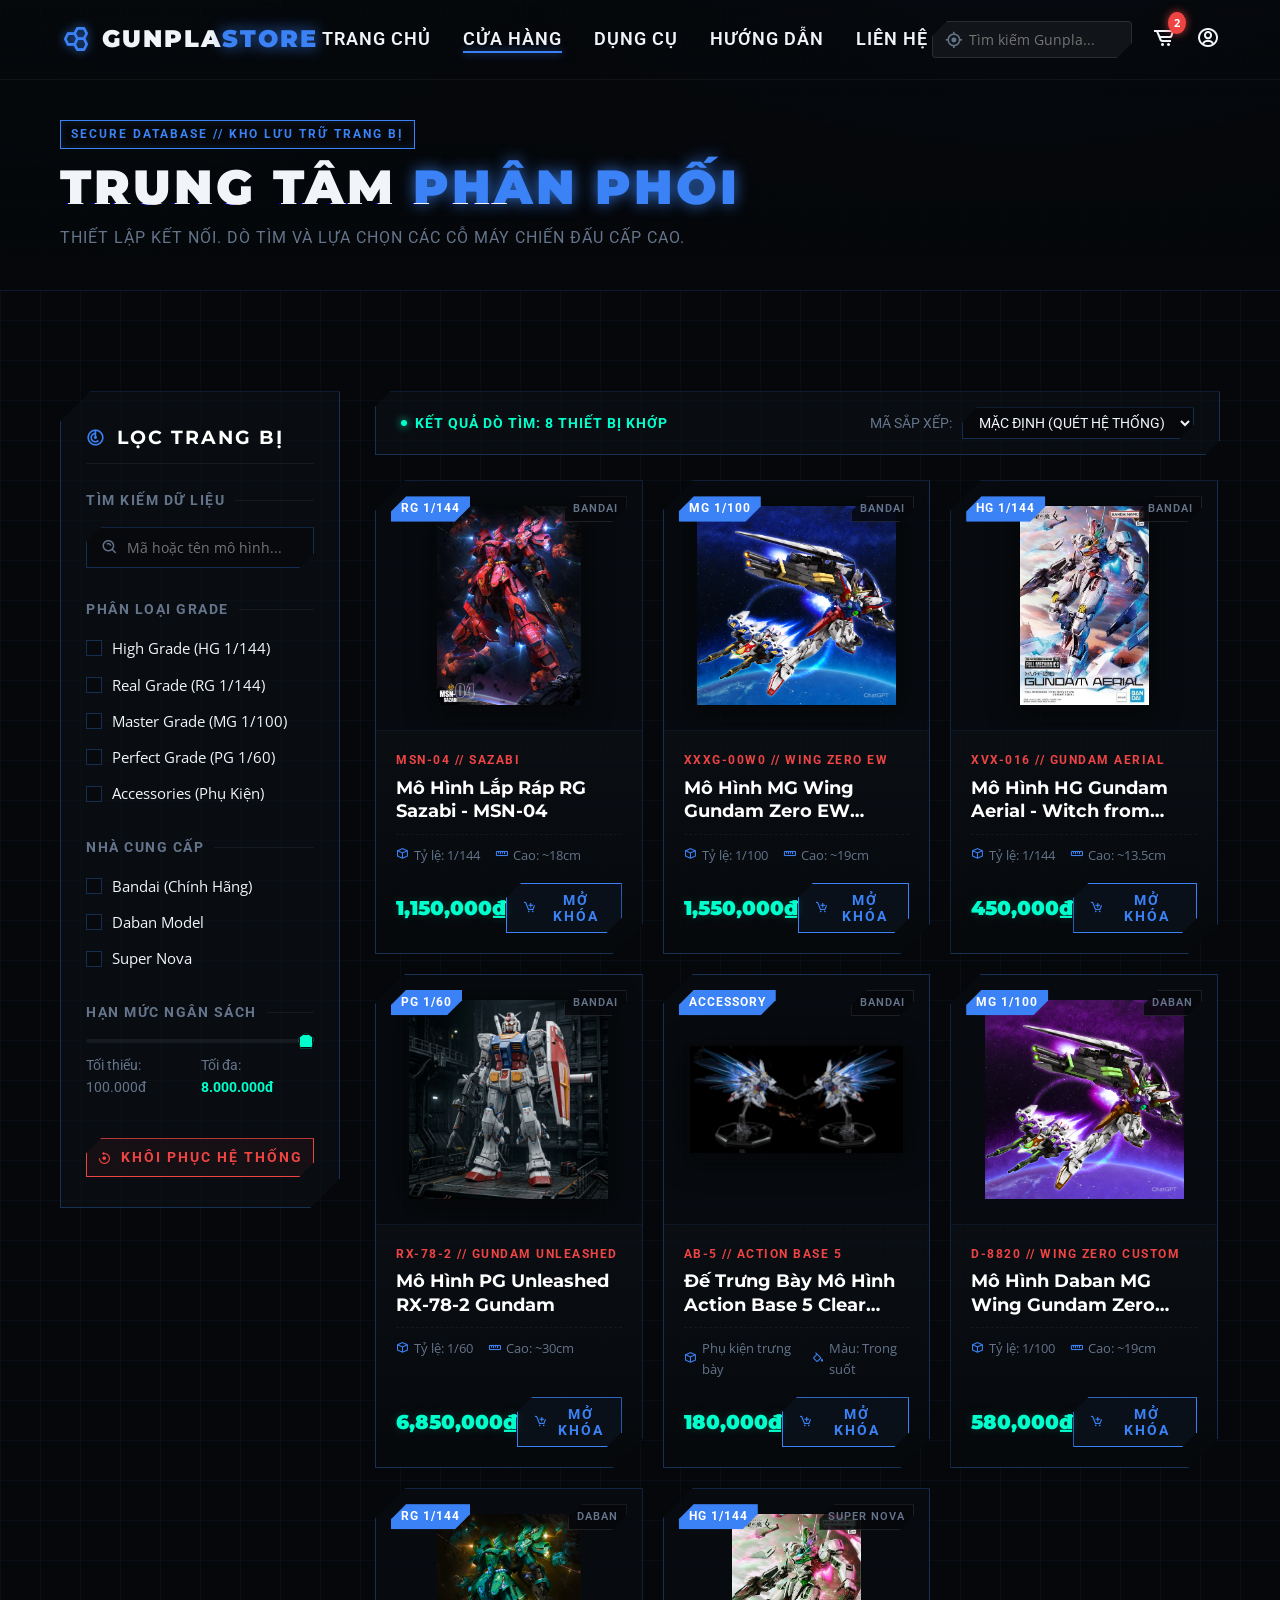
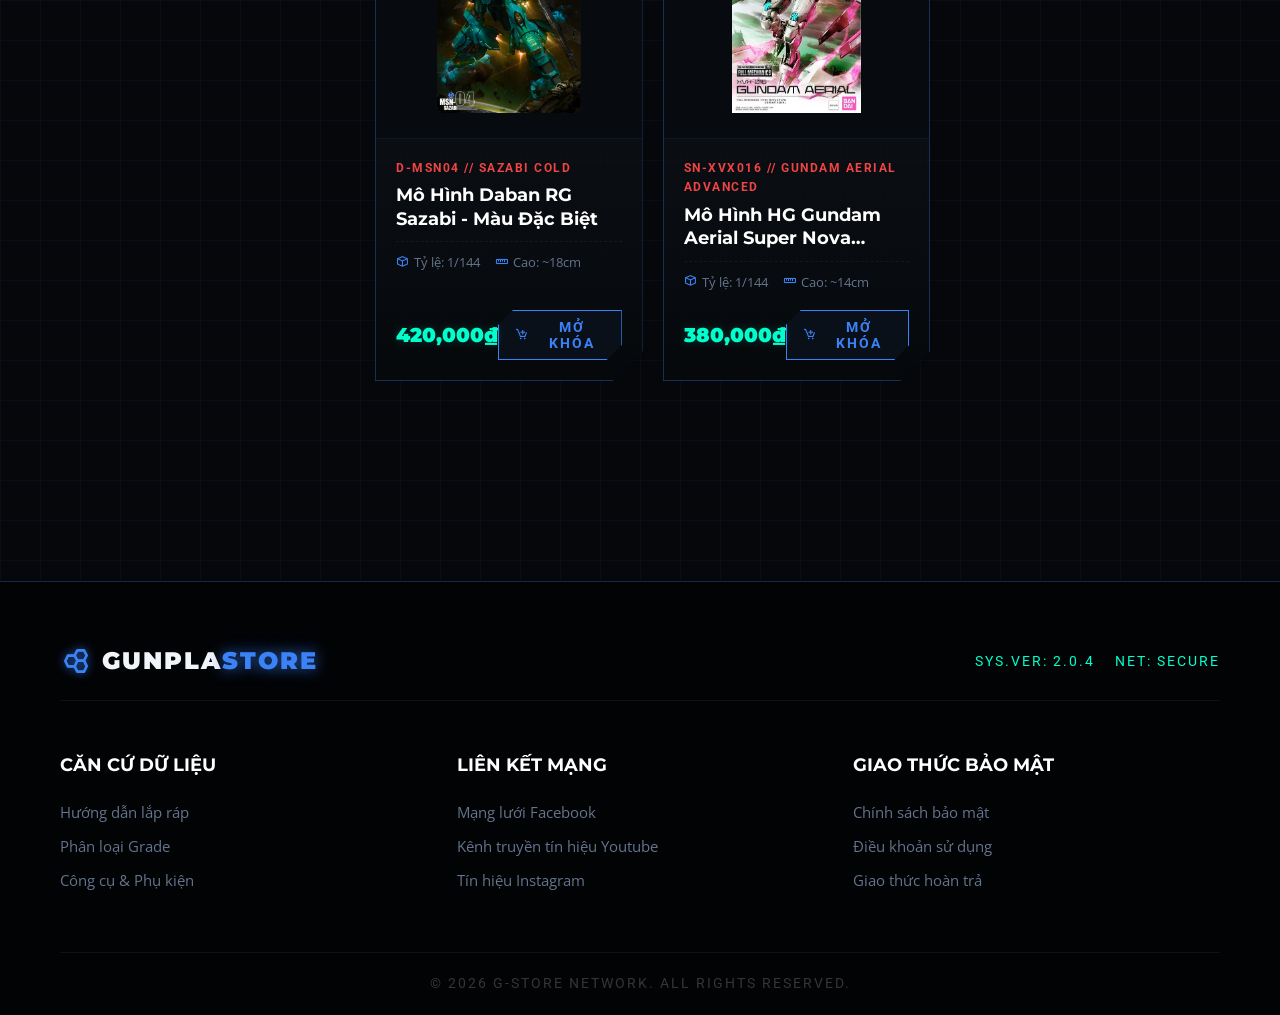
==== store.html @ 47654fe3 "int" ====
<!DOCTYPE html>
<html lang="vi">

<head>
    <meta charset="UTF-8">
    <meta name="viewport" content="width=device-width, initial-scale=1.0">
    <title>GUNPLA STORE // PHÒNG TRANG BỊ</title>

    <meta name="description"
        content="Hệ thống kho hàng mô hình Gunpla chính hãng HG, RG, MG, PG, phụ kiện chính hãng Bandai, Daban, Super Nova.">

    <!-- Google Fonts -->
    <link rel="preconnect" href="https://fonts.googleapis.com">
    <link rel="preconnect" href="https://fonts.gstatic.com" crossorigin>
    <link
        href="https://fonts.googleapis.com/css2?family=Montserrat:wght@400;500;700;900&family=Open+Sans:wght@300;400;500;600;700&family=Roboto:wght@400;500;700&display=swap"
        rel="stylesheet">

    <!-- Boxicons -->
    <link href='https://unpkg.com/boxicons@2.1.4/css/boxicons.min.css' rel='stylesheet'>

    <!-- Custom CSS -->
    <link rel="stylesheet" href="style.css">
</head>

<body>
    <!-- Navbar (Giữ nguyên từ index) -->
    <header class="header scrolled" id="header">
        <nav class="navbar container">
            <a href="index.html" class="logo">
                <i class='bx bx-hive'></i>
                <span class="logo-text">GUNPLA<span class="highlight">STORE</span></span>
            </a>

            <div class="nav-menu" id="nav-menu">
                <ul class="nav-list">
                    <li class="nav-item"><a href="index.html" class="nav-link">TRANG CHỦ</a></li>
                    <li class="nav-item"><a href="store.html" class="nav-link active">CỬA HÀNG</a></li>
                    <li class="nav-item"><a href="#tools" class="nav-link">DỤNG CỤ</a></li>
                    <li class="nav-item"><a href="#guide" class="nav-link">HƯỚNG DẪN</a></li>
                    <li class="nav-item"><a href="#contact" class="nav-link">LIÊN HỆ</a></li>
                </ul>
                <div class="nav-close" id="nav-close">
                    <i class='bx bx-x'></i>
                </div>
            </div>

            <div class="nav-tools">
                <div class="search-box">
                    <input type="text" placeholder="Tìm kiếm Gunpla..." class="search-input">
                    <i class='bx bx-target-lock search-icon'></i>
                </div>
                <a href="#" class="cart-icon">
                    <i class='bx bx-cart-alt'></i>
                    <span class="cart-count">2</span>
                </a>
                <a href="#" class="user-icon">
                    <i class='bx bx-user-circle'></i>
                </a>
                <div class="nav-toggle" id="nav-toggle">
                    <i class='bx bx-menu-alt-right'></i>
                </div>
            </div>
        </nav>
    </header>

    <!-- Main Content -->
    <main class="main">
        <!-- Store Banner Section -->
        <section class="store-hero">
            <div class="store-hero-bg"></div>
            <div class="container">
                <div class="tech-badge">SECURE DATABASE // KHO LƯU TRỮ TRANG BỊ</div>
                <h1 class="store-hero-title glitch" data-text="TRUNG TÂM PHÂN PHỐI">TRUNG TÂM <span class="highlight">PHÂN PHỐI</span></h1>
                <p class="store-hero-subtitle">Thiết lập kết nối. Dò tìm và lựa chọn các cỗ máy chiến đấu cấp cao.</p>
            </div>
        </section>

        <!-- Two Column Grid Section -->
        <section class="store-section section">
            <div class="container store-container">
                
                <!-- Left Sidebar Column (CSS Grid Left Column) -->
                <aside class="store-sidebar">
                    <h2 class="sidebar-title">
                        <i class='bx bx-radar'></i> LỌC TRANG BỊ
                    </h2>

                    <!-- Search Filter -->
                    <div class="filter-group">
                        <h3 class="filter-group-title">TÌM KIẾM DỮ LIỆU</h3>
                        <div class="sidebar-search">
                            <input type="text" placeholder="Mã hoặc tên mô hình..." class="sidebar-search-input">
                            <i class='bx bx-search-alt sidebar-search-icon'></i>
                        </div>
                    </div>

                    <!-- Category Filter -->
                    <div class="filter-group">
                        <h3 class="filter-group-title">PHÂN LOẠI GRADE</h3>
                        <div class="filter-list">
                            <label class="filter-checkbox-label">
                                <input type="checkbox" class="filter-checkbox" data-filter="category" value="HG">
                                <span>High Grade (HG 1/144)</span>
                            </label>
                            <label class="filter-checkbox-label">
                                <input type="checkbox" class="filter-checkbox" data-filter="category" value="RG">
                                <span>Real Grade (RG 1/144)</span>
                            </label>
                            <label class="filter-checkbox-label">
                                <input type="checkbox" class="filter-checkbox" data-filter="category" value="MG">
                                <span>Master Grade (MG 1/100)</span>
                            </label>
                            <label class="filter-checkbox-label">
                                <input type="checkbox" class="filter-checkbox" data-filter="category" value="PG">
                                <span>Perfect Grade (PG 1/60)</span>
                            </label>
                            <label class="filter-checkbox-label">
                                <input type="checkbox" class="filter-checkbox" data-filter="category" value="Phụ Kiện">
                                <span>Accessories (Phụ Kiện)</span>
                            </label>
                        </div>
                    </div>

                    <!-- Manufacturer Filter -->
                    <div class="filter-group">
                        <h3 class="filter-group-title">NHÀ CUNG CẤP</h3>
                        <div class="filter-list">
                            <label class="filter-checkbox-label">
                                <input type="checkbox" class="filter-checkbox" data-filter="manufacturer" value="Bandai">
                                <span>Bandai (Chính Hãng)</span>
                            </label>
                            <label class="filter-checkbox-label">
                                <input type="checkbox" class="filter-checkbox" data-filter="manufacturer" value="Daban">
                                <span>Daban Model</span>
                            </label>
                            <label class="filter-checkbox-label">
                                <input type="checkbox" class="filter-checkbox" data-filter="manufacturer" value="Super Nova">
                                <span>Super Nova</span>
                            </label>
                        </div>
                    </div>

                    <!-- Price Filter -->
                    <div class="filter-group">
                        <h3 class="filter-group-title">HẠN MỨC NGÂN SÁCH</h3>
                        <div class="price-range-wrapper">
                            <input type="range" class="price-slider" min="100000" max="8000000" step="50000" value="8000000">
                            <div class="price-values">
                                <span>Tối thiểu: 100.000đ</span>
                                <span>Tối đa: <span class="price-max-val">8.000.000đ</span></span>
                            </div>
                        </div>
                    </div>

                    <!-- Reset Filters Button -->
                    <button class="btn btn-reset-filters">
                        <i class='bx bx-reset'></i> KHÔI PHỤC HỆ THỐNG
                    </button>
                </aside>

                <!-- Right Products Column (CSS Grid Right Column) -->
                <section class="store-products">
                    
                    <!-- Products Toolbar -->
                    <div class="products-toolbar">
                        <div class="system-matches">
                            <span class="system-matches-dot"></span>
                            <span>KẾT QUẢ DÒ TÌM: <span class="matches-count">8</span> THIẾT BỊ KHỚP</span>
                        </div>
                        <div class="sort-wrapper">
                            <span>MÃ SẮP XẾP:</span>
                            <select class="sort-select">
                                <option value="default">MẶC ĐỊNH (QUÉT HỆ THỐNG)</option>
                                <option value="price-asc">GIÁ TĂNG DẦN</option>
                                <option value="price-desc">GIÁ GIẢM DẦN</option>
                                <option value="alpha-asc">KÝ TỰ A - Z</option>
                                <option value="alpha-desc">KÝ TỰ Z - A</option>
                            </select>
                        </div>
                    </div>

                    <!-- Products Flexbox List -->
                    <div class="products-flex">
                        
                        <!-- Product Card 1 -->
                        <div class="product-card" data-category="RG" data-manufacturer="Bandai" data-price="1150000">
                            <div class="product-scanner"></div>
                            <div class="product-img-wrapper">
                                <span class="product-badge">RG 1/144</span>
                                <span class="product-manufacturer-badge">BANDAI</span>
                                <img src="assets/images/RG/Sazabi.png" alt="RG Sazabi" class="product-img">
                            </div>
                            <div class="product-info">
                                <span class="product-tech-id">MSN-04 // SAZABI</span>
                                <h3 class="product-name">Mô Hình Lắp Ráp RG Sazabi - MSN-04</h3>
                                <div class="product-specs">
                                    <div class="spec-item"><i class='bx bx-cube'></i> Tỷ lệ: 1/144</div>
                                    <div class="spec-item"><i class='bx bx-ruler'></i> Cao: ~18cm</div>
                                </div>
                                <div class="product-action-row">
                                    <span class="product-price">1,150,000₫</span>
                                    <button class="btn product-btn"><i class='bx bx-cart-add'></i> MỞ KHÓA</button>
                                </div>
                            </div>
                        </div>

                        <!-- Product Card 2 -->
                        <div class="product-card" data-category="MG" data-manufacturer="Bandai" data-price="1550000">
                            <div class="product-scanner"></div>
                            <div class="product-img-wrapper">
                                <span class="product-badge">MG 1/100</span>
                                <span class="product-manufacturer-badge">BANDAI</span>
                                <img src="assets/images/MG/WingZero.png" alt="MG Wing Zero EW" class="product-img">
                            </div>
                            <div class="product-info">
                                <span class="product-tech-id">XXXG-00W0 // WING ZERO EW</span>
                                <h3 class="product-name">Mô Hình MG Wing Gundam Zero EW (Ver.Ka)</h3>
                                <div class="product-specs">
                                    <div class="spec-item"><i class='bx bx-cube'></i> Tỷ lệ: 1/100</div>
                                    <div class="spec-item"><i class='bx bx-ruler'></i> Cao: ~19cm</div>
                                </div>
                                <div class="product-action-row">
                                    <span class="product-price">1,550,000₫</span>
                                    <button class="btn product-btn"><i class='bx bx-cart-add'></i> MỞ KHÓA</button>
                                </div>
                            </div>
                        </div>

                        <!-- Product Card 3 -->
                        <div class="product-card" data-category="HG" data-manufacturer="Bandai" data-price="450000">
                            <div class="product-scanner"></div>
                            <div class="product-img-wrapper">
                                <span class="product-badge">HG 1/144</span>
                                <span class="product-manufacturer-badge">BANDAI</span>
                                <img src="assets/images/HG/Aerial.png" alt="HG Aerial" class="product-img">
                            </div>
                            <div class="product-info">
                                <span class="product-tech-id">XVX-016 // GUNDAM AERIAL</span>
                                <h3 class="product-name">Mô Hình HG Gundam Aerial - Witch from Mercury</h3>
                                <div class="product-specs">
                                    <div class="spec-item"><i class='bx bx-cube'></i> Tỷ lệ: 1/144</div>
                                    <div class="spec-item"><i class='bx bx-ruler'></i> Cao: ~13.5cm</div>
                                </div>
                                <div class="product-action-row">
                                    <span class="product-price">450,000₫</span>
                                    <button class="btn product-btn"><i class='bx bx-cart-add'></i> MỞ KHÓA</button>
                                </div>
                            </div>
                        </div>

                        <!-- Product Card 4 -->
                        <div class="product-card" data-category="PG" data-manufacturer="Bandai" data-price="6850000">
                            <div class="product-scanner"></div>
                            <div class="product-img-wrapper">
                                <span class="product-badge">PG 1/60</span>
                                <span class="product-manufacturer-badge">BANDAI</span>
                                <img src="assets/images/PG/pg_unleashed.png" alt="PG Unleashed RX-78-2" class="product-img">
                            </div>
                            <div class="product-info">
                                <span class="product-tech-id">RX-78-2 // GUNDAM UNLEASHED</span>
                                <h3 class="product-name">Mô Hình PG Unleashed RX-78-2 Gundam</h3>
                                <div class="product-specs">
                                    <div class="spec-item"><i class='bx bx-cube'></i> Tỷ lệ: 1/60</div>
                                    <div class="spec-item"><i class='bx bx-ruler'></i> Cao: ~30cm</div>
                                </div>
                                <div class="product-action-row">
                                    <span class="product-price">6,850,000₫</span>
                                    <button class="btn product-btn"><i class='bx bx-cart-add'></i> MỞ KHÓA</button>
                                </div>
                            </div>
                        </div>

                        <!-- Product Card 5 -->
                        <div class="product-card" data-category="Phụ Kiện" data-manufacturer="Bandai" data-price="180000">
                            <div class="product-scanner"></div>
                            <div class="product-img-wrapper">
                                <span class="product-badge">ACCESSORY</span>
                                <span class="product-manufacturer-badge">BANDAI</span>
                                <img src="assets/images/PhuKien/ActionBase.png" alt="Action Base 5" class="product-img">
                            </div>
                            <div class="product-info">
                                <span class="product-tech-id">AB-5 // ACTION BASE 5</span>
                                <h3 class="product-name">Đế Trưng Bày Mô Hình Action Base 5 Clear Color</h3>
                                <div class="product-specs">
                                    <div class="spec-item"><i class='bx bx-cube'></i> Phụ kiện trưng bày</div>
                                    <div class="spec-item"><i class='bx bx-color-fill'></i> Màu: Trong suốt</div>
                                </div>
                                <div class="product-action-row">
                                    <span class="product-price">180,000₫</span>
                                    <button class="btn product-btn"><i class='bx bx-cart-add'></i> MỞ KHÓA</button>
                                </div>
                            </div>
                        </div>

                        <!-- Product Card 6 -->
                        <div class="product-card" data-category="MG" data-manufacturer="Daban" data-price="580000">
                            <div class="product-scanner"></div>
                            <div class="product-img-wrapper">
                                <span class="product-badge">MG 1/100</span>
                                <span class="product-manufacturer-badge">DABAN</span>
                                <img src="assets/images/MG/WingZero.png" alt="Daban MG Wing Zero" class="product-img" style="filter: hue-rotate(45deg);">
                            </div>
                            <div class="product-info">
                                <span class="product-tech-id">D-8820 // WING ZERO CUSTOM</span>
                                <h3 class="product-name">Mô Hình Daban MG Wing Gundam Zero Custom (8820)</h3>
                                <div class="product-specs">
                                    <div class="spec-item"><i class='bx bx-cube'></i> Tỷ lệ: 1/100</div>
                                    <div class="spec-item"><i class='bx bx-ruler'></i> Cao: ~19cm</div>
                                </div>
                                <div class="product-action-row">
                                    <span class="product-price">580,000₫</span>
                                    <button class="btn product-btn"><i class='bx bx-cart-add'></i> MỞ KHÓA</button>
                                </div>
                            </div>
                        </div>

                        <!-- Product Card 7 -->
                        <div class="product-card" data-category="RG" data-manufacturer="Daban" data-price="420000">
                            <div class="product-scanner"></div>
                            <div class="product-img-wrapper">
                                <span class="product-badge">RG 1/144</span>
                                <span class="product-manufacturer-badge">DABAN</span>
                                <img src="assets/images/RG/Sazabi.png" alt="Daban RG Sazabi" class="product-img" style="filter: hue-rotate(180deg);">
                            </div>
                            <div class="product-info">
                                <span class="product-tech-id">D-MSN04 // SAZABI COLD</span>
                                <h3 class="product-name">Mô Hình Daban RG Sazabi - Màu Đặc Biệt</h3>
                                <div class="product-specs">
                                    <div class="spec-item"><i class='bx bx-cube'></i> Tỷ lệ: 1/144</div>
                                    <div class="spec-item"><i class='bx bx-ruler'></i> Cao: ~18cm</div>
                                </div>
                                <div class="product-action-row">
                                    <span class="product-price">420,000₫</span>
                                    <button class="btn product-btn"><i class='bx bx-cart-add'></i> MỞ KHÓA</button>
                                </div>
                            </div>
                        </div>

                        <!-- Product Card 8 -->
                        <div class="product-card" data-category="HG" data-manufacturer="Super Nova" data-price="380000">
                            <div class="product-scanner"></div>
                            <div class="product-img-wrapper">
                                <span class="product-badge">HG 1/144</span>
                                <span class="product-manufacturer-badge">SUPER NOVA</span>
                                <img src="assets/images/HG/Aerial.png" alt="Super Nova Aerial" class="product-img" style="filter: hue-rotate(120deg);">
                            </div>
                            <div class="product-info">
                                <span class="product-tech-id">SN-XVX016 // GUNDAM AERIAL ADVANCED</span>
                                <h3 class="product-name">Mô Hình HG Gundam Aerial Super Nova Custom</h3>
                                <div class="product-specs">
                                    <div class="spec-item"><i class='bx bx-cube'></i> Tỷ lệ: 1/144</div>
                                    <div class="spec-item"><i class='bx bx-ruler'></i> Cao: ~14cm</div>
                                </div>
                                <div class="product-action-row">
                                    <span class="product-price">380,000₫</span>
                                    <button class="btn product-btn"><i class='bx bx-cart-add'></i> MỞ KHÓA</button>
                                </div>
                            </div>
                        </div>

                    </div>
                </section>

            </div>
        </section>
    </main>

    <!-- Footer (Giữ nguyên từ index) -->
    <footer class="footer-minimal">
        <div class="container">
            <div class="footer-top">
                <a href="#" class="logo">
                    <i class='bx bx-hive'></i>
                    <span class="logo-text">GUNPLA<span class="highlight">STORE</span></span>
                </a>
                <div class="sys-info">
                    <span>SYS.VER: 2.0.4</span>
                    <span>NET: SECURE</span>
                </div>
            </div>

            <div class="footer-grid">
                <div class="f-col">
                    <h4>CĂN CỨ DỮ LIỆU</h4>
                    <a href="#">Hướng dẫn lắp ráp</a>
                    <a href="#">Phân loại Grade</a>
                    <a href="#">Công cụ & Phụ kiện</a>
                </div>
                <div class="f-col">
                    <h4>LIÊN KẾT MẠNG</h4>
                    <a href="#">Mạng lưới Facebook</a>
                    <a href="#">Kênh truyền tín hiệu Youtube</a>
                    <a href="#">Tín hiệu Instagram</a>
                </div>
                <div class="f-col">
                    <h4>GIAO THỨC BẢO MẬT</h4>
                    <a href="#">Chính sách bảo mật</a>
                    <a href="#">Điều khoản sử dụng</a>
                    <a href="#">Giao thức hoàn trả</a>
                </div>
            </div>

            <div class="footer-bottom">
                <p>&copy; 2026 G-STORE NETWORK. ALL RIGHTS RESERVED.</p>
            </div>
        </div>
    </footer>

    <!-- Custom JS -->
    <script src="script.js"></script>
</body>

</html>
---- style.css ----
/* =========================================
   VARIABLES & SETUP
   ========================================= */
:root {
    --bg-color: #05070a;
    --bg-surface: rgba(13, 17, 23, 0.6);
    --bg-surface-hover: rgba(22, 27, 34, 0.8);

    --primary-color: #3b82f6;
    --primary-glow: rgba(59, 130, 246, 0.8);

    --secondary-color: #ef4444;
    --secondary-glow: rgba(239, 68, 68, 0.8);

    --neon-green: #00ffcc;

    --text-main: #f1f5f9;
    --text-muted: #64748b;

    --border-color: rgba(59, 130, 246, 0.3);

    --font-heading: 'Montserrat', sans-serif;
    --font-subheading: 'Roboto', sans-serif;
    --font-body: 'Open Sans', sans-serif;

    --header-height: 80px;
    --transition: all 0.4s cubic-bezier(0.16, 1, 0.3, 1);

    /* Complex Clip Paths */
    --clip-btn: polygon(15px 0, 100% 0, 100% calc(100% - 15px), calc(100% - 15px) 100%, 0 100%, 0 15px);
    --clip-card: polygon(30px 0, 100% 0, 100% calc(100% - 30px), calc(100% - 30px) 100%, 0 100%, 0 30px);
}

* {
    margin: 0;
    padding: 0;
    box-sizing: border-box;
}

html {
    scroll-behavior: smooth;
}

body {
    font-family: var(--font-body);
    background-color: var(--bg-color);
    color: var(--text-main);
    line-height: 1.6;
    overflow-x: hidden;
    background-image:
        linear-gradient(rgba(59, 130, 246, 0.05) 1px, transparent 1px),
        linear-gradient(90deg, rgba(59, 130, 246, 0.05) 1px, transparent 1px);
    background-size: 40px 40px;
}

ul {
    list-style: none;
}

a {
    text-decoration: none;
    color: inherit;
    transition: var(--transition);
}

img {
    max-width: 100%;
    height: auto;
    display: block;
}

.container {
    max-width: 1200px;
    margin: 0 auto;
    padding: 0 20px;
}

.section {
    padding: 100px 0;
}

.highlight {
    color: var(--primary-color);
    text-shadow: 0 0 15px var(--primary-glow);
}

/* =========================================
   BUTTONS
   ========================================= */
.btn {
    display: inline-flex;
    align-items: center;
    justify-content: center;
    gap: 8px;
    padding: 12px 30px;
    font-family: var(--font-subheading);
    font-weight: 700;
    font-size: 1.1rem;
    letter-spacing: 2px;
    cursor: pointer;
    transition: var(--transition);
    border: none;
    position: relative;
    clip-path: var(--clip-btn);
    text-transform: uppercase;
    background: transparent;
    color: var(--primary-color);
    border: 1px solid var(--primary-color);
}

.btn-primary {
    background: rgba(59, 130, 246, 0.1);
    border: 1px solid var(--primary-color);
    color: #fff;
}

.btn-primary:hover {
    background: var(--primary-color);
    box-shadow: 0 0 20px var(--primary-glow);
    color: #fff;
}

.btn-glitch:hover {
    animation: btn-glitch 0.2s linear infinite;
}

@keyframes btn-glitch {
    0% {
        transform: translate(0)
    }

    20% {
        transform: translate(-2px, 2px)
    }

    40% {
        transform: translate(-2px, -2px)
    }

    60% {
        transform: translate(2px, 2px)
    }

    80% {
        transform: translate(2px, -2px)
    }

    100% {
        transform: translate(0)
    }
}

/* =========================================
   HEADER & NAVBAR (Retained)
   ========================================= */
.header {
    position: fixed;
    top: 0;
    left: 0;
    width: 100%;
    height: var(--header-height);
    z-index: 100;
    transition: var(--transition);
    border-bottom: 1px solid rgba(255, 255, 255, 0.05);
}

.header.scrolled {
    background: rgba(5, 7, 10, 0.85);
    backdrop-filter: blur(15px);
    border-bottom: 1px solid var(--border-color);
}

.navbar {
    height: 100%;
    display: flex;
    justify-content: space-between;
    align-items: center;
}

.logo {
    display: flex;
    align-items: center;
    gap: 8px;
    font-family: var(--font-heading);
    font-size: 1.5rem;
    font-weight: 900;
    letter-spacing: 2px;
}

.logo i {
    font-size: 2rem;
    color: var(--primary-color);
    text-shadow: 0 0 10px var(--primary-glow);
}

.nav-list {
    display: flex;
    gap: 32px;
}

.nav-link {
    font-family: var(--font-subheading);
    font-weight: 600;
    font-size: 1.1rem;
    letter-spacing: 1px;
    position: relative;
}

.nav-link::after {
    content: '';
    position: absolute;
    bottom: -4px;
    left: 0;
    width: 0;
    height: 2px;
    background-color: var(--primary-color);
    box-shadow: 0 0 8px var(--primary-glow);
    transition: var(--transition);
}

.nav-link:hover::after,
.nav-link.active::after {
    width: 100%;
}

.nav-tools {
    display: flex;
    align-items: center;
    gap: 20px;
}

.search-box {
    position: relative;
    display: flex;
    align-items: center;
}

.search-input {
    background: rgba(255, 255, 255, 0.05);
    border: 1px solid rgba(255, 255, 255, 0.1);
    color: var(--text-main);
    padding: 8px 16px 8px 36px;
    border-radius: 4px;
    font-family: var(--font-body);
    font-size: 0.9rem;
    width: 200px;
    transition: var(--transition);
    clip-path: var(--clip-btn);
}

.search-input:focus {
    outline: none;
    border-color: var(--primary-color);
    background: rgba(59, 130, 246, 0.1);
    width: 240px;
}

.search-icon {
    position: absolute;
    left: 12px;
    color: var(--text-muted);
    font-size: 1.2rem;
}

.search-input:focus+.search-icon {
    color: var(--primary-color);
}

.cart-icon,
.user-icon {
    font-size: 1.5rem;
    position: relative;
    cursor: pointer;
}

.cart-icon:hover,
.user-icon:hover {
    color: var(--primary-color);
    text-shadow: 0 0 8px var(--primary-glow);
}

.cart-count {
    position: absolute;
    top: -8px;
    right: -10px;
    background-color: var(--secondary-color);
    color: #fff;
    font-size: 0.7rem;
    font-weight: 700;
    padding: 2px 6px;
    border-radius: 50%;
    box-shadow: 0 0 8px var(--secondary-glow);
}

.nav-toggle,
.nav-close {
    display: none;
    font-size: 2rem;
    cursor: pointer;
}

/* =========================================
   NEW HERO SECTION (VIDEO & CUBES)
   ========================================= */
.hero {
    position: relative;
    min-height: 100vh;
    display: flex;
    align-items: center;
    justify-content: center;
    overflow: hidden;
    padding-top: var(--header-height);
}

.hero-bg {
    position: absolute;
    top: 0;
    left: 0;
    width: 100%;
    height: 100%;
    z-index: -2;
}

.hero-video {
    width: 100%;
    height: 100%;
    object-fit: cover;
    filter: grayscale(30%) contrast(120%);
}

.overlay {
    position: absolute;
    top: 0;
    left: 0;
    width: 100%;
    height: 100%;
    background: linear-gradient(135deg, rgba(5, 7, 10, 0.9) 0%, rgba(5, 7, 10, 0.5) 50%, rgba(5, 7, 10, 0.9) 100%);
    z-index: 1;
}

/* 3D Floating Cubes */
.cubes-container {
    position: absolute;
    top: 0;
    left: 0;
    width: 100%;
    height: 100%;
    z-index: 2;
    pointer-events: none;
    perspective: 1000px;
}

.cube {
    position: absolute;
    width: 60px;
    height: 60px;
    transform-style: preserve-3d;
    animation: floatCube 10s infinite linear;
    transition: transform 0.1s ease-out;
    /* For mouse parallax */
}

.cube-inner {
    width: 100%;
    height: 100%;
    border: 2px solid var(--primary-color);
    background: rgba(59, 130, 246, 0.1);
    box-shadow: 0 0 20px var(--primary-glow), inset 0 0 20px var(--primary-glow);
    animation: rotateInner 5s infinite linear;
}

.cube-1 {
    top: 20%;
    left: 15%;
    width: 80px;
    height: 80px;
    animation-duration: 15s;
}

.cube-2 {
    top: 60%;
    left: 10%;
    width: 40px;
    height: 40px;
    animation-duration: 12s;
    animation-direction: reverse;
}

.cube-3 {
    top: 30%;
    right: 20%;
    width: 60px;
    height: 60px;
    animation-duration: 18s;
}

.cube-4 {
    top: 70%;
    right: 15%;
    width: 50px;
    height: 50px;
    animation-duration: 14s;
}

.cube-5 {
    top: 10%;
    right: 40%;
    width: 30px;
    height: 30px;
    animation-duration: 10s;
}

@keyframes rotateInner {
    0% {
        transform: rotateX(0) rotateY(0) rotateZ(0);
    }

    100% {
        transform: rotateX(360deg) rotateY(360deg) rotateZ(360deg);
    }
}

@keyframes floatCube {

    0%,
    100% {
        margin-top: 0;
    }

    50% {
        margin-top: -30px;
    }
}

.hero-content {
    position: relative;
    z-index: 3;
    text-align: center;
    max-width: 800px;
}

.system-status {
    display: inline-flex;
    align-items: center;
    gap: 8px;
    font-family: var(--font-subheading);
    font-weight: 700;
    color: var(--neon-green);
    letter-spacing: 3px;
    margin-bottom: 20px;
    background: rgba(0, 255, 204, 0.1);
    padding: 6px 16px;
    border: 1px solid rgba(0, 255, 204, 0.3);
    clip-path: var(--clip-btn);
}

.status-dot {
    width: 8px;
    height: 8px;
    background-color: var(--neon-green);
    border-radius: 50%;
    box-shadow: 0 0 10px var(--neon-green);
    animation: blink 1s infinite;
}

@keyframes blink {
    50% {
        opacity: 0;
    }
}

.hero-title {
    font-family: var(--font-heading);
    font-size: 4.5rem;
    font-weight: 900;
    line-height: 1.1;
    margin-bottom: 24px;
    text-transform: uppercase;
    letter-spacing: 2px;
}

.hero-subtitle {
    font-size: 1.2rem;
    color: var(--text-muted);
    margin-bottom: 40px;
    max-width: 600px;
    margin-left: auto;
    margin-right: auto;
}

.hero-actions {
    display: flex;
    justify-content: center;
    gap: 20px;
}

/* Glitch Text Effect */
.glitch {
    position: relative;
}

.glitch::before,
.glitch::after {
    content: attr(data-text);
    position: absolute;
    top: 0;
    left: 0;
    width: 100%;
    height: 100%;
    background: transparent;
}

.glitch::before {
    left: 2px;
    text-shadow: -2px 0 red;
    clip: rect(44px, 450px, 56px, 0);
    animation: glitch-anim 5s infinite linear alternate-reverse;
}

.glitch::after {
    left: -2px;
    text-shadow: -2px 0 blue;
    clip: rect(44px, 450px, 56px, 0);
    animation: glitch-anim2 5s infinite linear alternate-reverse;
}

@keyframes glitch-anim {
    0% {
        clip: rect(10px, 9999px, 86px, 0);
    }

    5% {
        clip: rect(61px, 9999px, 21px, 0);
    }

    10% {
        clip: rect(34px, 9999px, 89px, 0);
    }

    15% {
        clip: rect(98px, 9999px, 5px, 0);
    }

    20% {
        clip: rect(0, 0, 0, 0);
    }

    100% {
        clip: rect(0, 0, 0, 0);
    }
}

@keyframes glitch-anim2 {
    0% {
        clip: rect(65px, 9999px, 100px, 0);
    }

    5% {
        clip: rect(52px, 9999px, 74px, 0);
    }

    10% {
        clip: rect(79px, 9999px, 85px, 0);
    }

    15% {
        clip: rect(75px, 9999px, 5px, 0);
    }

    20% {
        clip: rect(0, 0, 0, 0);
    }

    100% {
        clip: rect(0, 0, 0, 0);
    }
}

/* =========================================
   COMMON HEADERS
   ========================================= */
.section-header {
    margin-bottom: 50px;
}

.flex-header {
    display: flex;
    justify-content: space-between;
    align-items: flex-end;
}

.section-title {
    font-family: var(--font-heading);
    font-size: 2.5rem;
    letter-spacing: 2px;
    margin-bottom: 8px;
}

.section-subtitle {
    color: var(--text-muted);
    font-size: 1.1rem;
    font-family: var(--font-subheading);
    letter-spacing: 1px;
    text-transform: uppercase;
}

.view-all {
    font-family: var(--font-subheading);
    font-weight: 700;
    color: var(--primary-color);
    display: flex;
    align-items: center;
    gap: 5px;
}

.view-all:hover {
    color: #fff;
    text-shadow: 0 0 10px var(--primary-glow);
}

/* =========================================
   UNIVERSE SECTION (HORIZONTAL SCROLL)
   ========================================= */
.universe-track {
    display: flex;
    gap: 30px;
    overflow-x: auto;
    padding-bottom: 20px;
    scrollbar-width: none;
    /* Firefox */
}

.universe-track::-webkit-scrollbar {
    display: none;
}

/* Chrome */

.universe-card {
    min-width: 300px;
    height: 400px;
    position: relative;
    clip-path: var(--clip-card);
    background: var(--bg-surface);
    border: 1px solid var(--border-color);
    cursor: pointer;
    transition: var(--transition);
    overflow: hidden;
    flex-shrink: 0;
}

.uc-bg {
    position: absolute;
    top: 0;
    left: 0;
    width: 100%;
    height: 100%;
    z-index: 1;
}

.uc-bg img {
    width: 100%;
    height: 100%;
    object-fit: cover;
    filter: grayscale(80%) brightness(0.5);
    transition: var(--transition);
}

.universe-card:hover .uc-bg img {
    filter: grayscale(0%) brightness(0.8);
    transform: scale(1.1);
}

.uc-content {
    position: absolute;
    bottom: 0;
    left: 0;
    width: 100%;
    padding: 30px;
    z-index: 2;
    background: linear-gradient(transparent, rgba(5, 7, 10, 0.9) 80%);
}

.uc-content h3 {
    font-family: var(--font-heading);
    font-size: 2rem;
    margin-bottom: 5px;
    color: #fff;
}

.uc-content span {
    display: block;
    font-family: var(--font-subheading);
    color: var(--text-muted);
    font-weight: 600;
    letter-spacing: 1px;
    margin-bottom: 15px;
}

.uc-btn {
    display: inline-flex;
    width: 40px;
    height: 40px;
    background: rgba(59, 130, 246, 0.2);
    border: 1px solid var(--primary-color);
    align-items: center;
    justify-content: center;
    color: var(--primary-color);
    clip-path: var(--clip-btn);
    transition: var(--transition);
}

.universe-card:hover .uc-btn {
    background: var(--primary-color);
    color: #fff;
    box-shadow: 0 0 15px var(--primary-glow);
}

/* =========================================
   SPOTLIGHT SECTION (RADAR)
   ========================================= */
.spotlight-wrapper {
    display: grid;
    grid-template-columns: 1fr 1fr;
    gap: 50px;
    align-items: center;
    background: var(--bg-surface);
    padding: 50px;
    clip-path: var(--clip-card);
    border: 1px solid var(--border-color);
    position: relative;
}

/* Glowing Border Animation Hack using pseudo-element */
.spotlight-wrapper::before {
    content: '';
    position: absolute;
    top: -2px;
    left: -2px;
    right: -2px;
    bottom: -2px;
    background: linear-gradient(45deg, var(--primary-color), transparent, var(--secondary-color), transparent);
    z-index: -1;
    background-size: 400%;
    animation: glow-border 10s linear infinite;
}

@keyframes glow-border {
    0% {
        background-position: 0 0;
    }

    50% {
        background-position: 400% 0;
    }

    100% {
        background-position: 0 0;
    }
}

.spotlight-info {
    position: relative;
    z-index: 2;
}

.tech-badge {
    display: inline-block;
    font-family: var(--font-subheading);
    font-weight: 700;
    color: var(--secondary-color);
    border: 1px solid var(--secondary-color);
    padding: 4px 10px;
    font-size: 0.8rem;
    letter-spacing: 2px;
    margin-bottom: 20px;
    box-shadow: inset 0 0 10px rgba(239, 68, 68, 0.2);
}

.spotlight-title {
    font-family: var(--font-heading);
    font-size: 3rem;
    line-height: 1.1;
    margin-bottom: 30px;
}

.radar-stats {
    margin-bottom: 40px;
}

.stat-item {
    margin-bottom: 15px;
}

.stat-label {
    display: block;
    font-family: var(--font-subheading);
    font-weight: 600;
    font-size: 0.9rem;
    color: var(--text-muted);
    margin-bottom: 5px;
    letter-spacing: 1px;
}

.stat-bar {
    width: 100%;
    height: 6px;
    background: rgba(255, 255, 255, 0.05);
    position: relative;
    overflow: hidden;
}

.stat-fill {
    position: absolute;
    top: 0;
    left: 0;
    height: 100%;
    background: var(--primary-color);
    box-shadow: 0 0 10px var(--primary-glow);
}

.spotlight-price {
    display: flex;
    align-items: center;
    gap: 30px;
}

.digital-price {
    font-family: var(--font-heading);
    font-size: 2rem;
    color: var(--neon-green);
    text-shadow: 0 0 10px rgba(0, 255, 204, 0.5);
}

.spotlight-visual {
    position: relative;
    display: flex;
    justify-content: center;
    align-items: center;
    height: 400px;
}

.visual-bg-circle {
    position: absolute;
    width: 300px;
    height: 300px;
    border: 1px dashed var(--border-color);
    border-radius: 50%;
    animation: spin 20s linear infinite;
}

.visual-bg-crosshair {
    position: absolute;
    width: 350px;
    height: 350px;
    border-left: 1px solid rgba(59, 130, 246, 0.2);
    border-right: 1px solid rgba(59, 130, 246, 0.2);
    animation: spin 15s linear infinite reverse;
}

@keyframes spin {
    100% {
        transform: rotate(360deg);
    }
}

.spotlight-img {
    position: relative;
    z-index: 2;
    max-height: 110%;
    filter: drop-shadow(0 0 20px rgba(59, 130, 246, 0.3));
}

/* =========================================
   BENTO GRID SECTION (MASONRY)
   ========================================= */
.bento-grid-container {
    display: grid;
    grid-template-columns: repeat(4, 1fr);
    grid-template-rows: repeat(2, 250px);
    gap: 20px;
}

.bento-item {
    position: relative;
    background: var(--bg-surface);
    border: 1px solid var(--border-color);
    clip-path: var(--clip-card);
    overflow: hidden;
    cursor: pointer;
}

.bento-item img {
    width: 100%;
    height: 100%;
    object-fit: cover;
    filter: grayscale(50%) brightness(0.6);
    transition: var(--transition);
}

.bento-item:hover img {
    filter: grayscale(0%) brightness(1);
    transform: scale(1.05);
}

.bento-overlay {
    position: absolute;
    bottom: 0;
    left: 0;
    width: 100%;
    padding: 20px;
    background: linear-gradient(transparent, rgba(5, 7, 10, 0.9));
    z-index: 2;
}

.bento-badge {
    display: inline-block;
    font-family: var(--font-subheading);
    font-weight: 700;
    color: #fff;
    background: var(--primary-color);
    padding: 2px 8px;
    font-size: 0.8rem;
    margin-bottom: 10px;
    clip-path: var(--clip-btn);
}

.bento-item h3 {
    font-family: var(--font-heading);
    font-size: 1.2rem;
    margin-bottom: 15px;
}

.bento-btn {
    background: transparent;
    border: 1px solid var(--primary-color);
    color: var(--primary-color);
    padding: 5px 10px;
    font-family: var(--font-subheading);
    font-weight: 600;
    cursor: pointer;
    transition: var(--transition);
}

.bento-btn:hover {
    background: var(--primary-color);
    color: #fff;
    box-shadow: 0 0 10px var(--primary-glow);
}

/* Scanning line effect */
.scanner-line {
    position: absolute;
    top: 0;
    left: 0;
    width: 100%;
    height: 2px;
    background: var(--primary-color);
    box-shadow: 0 0 15px var(--primary-glow);
    z-index: 3;
    opacity: 0;
    transition: opacity 0.3s;
}

.bento-item:hover .scanner-line {
    opacity: 1;
    animation: scan 2s linear infinite;
}

@keyframes scan {
    0% {
        top: 0;
    }

    50% {
        top: 100%;
    }

    100% {
        top: 0;
    }
}

/* Grid positioning */
.bento-large {
    grid-column: span 2;
    grid-row: span 2;
}

.bento-large h3 {
    font-size: 1.8rem;
}

.bento-medium {
    grid-column: span 1;
    grid-row: span 2;
}

.bento-wide {
    grid-column: span 4;
    grid-row: span 1;
}

.bento-wide .bento-split {
    display: flex;
    height: 100%;
}

.bento-wide .bento-info {
    flex: 1;
    padding: 30px;
    display: flex;
    flex-direction: column;
    justify-content: center;
    background: rgba(59, 130, 246, 0.05);
}

.bento-wide img {
    flex: 1;
    width: 50%;
}

.tech-text {
    font-family: var(--font-subheading);
    color: var(--secondary-color);
    letter-spacing: 2px;
    font-size: 0.8rem;
    margin-bottom: 10px;
}

/* =========================================
   MINIMALIST FOOTER
   ========================================= */
.footer-minimal {
    background: #020305;
    padding-top: 60px;
    border-top: 1px solid var(--border-color);
}

.footer-top {
    display: flex;
    justify-content: space-between;
    align-items: center;
    margin-bottom: 50px;
    border-bottom: 1px solid rgba(255, 255, 255, 0.05);
    padding-bottom: 20px;
}

.sys-info {
    display: flex;
    gap: 20px;
    font-family: var(--font-subheading);
    color: var(--neon-green);
    font-size: 0.9rem;
    letter-spacing: 2px;
}

.footer-grid {
    display: grid;
    grid-template-columns: repeat(3, 1fr);
    gap: 30px;
    margin-bottom: 50px;
}

.f-col h4 {
    font-family: var(--font-heading);
    color: #fff;
    margin-bottom: 20px;
    font-size: 1.1rem;
}

.f-col a {
    display: block;
    color: var(--text-muted);
    margin-bottom: 10px;
    font-family: var(--font-body);
    font-size: 0.95rem;
}

.f-col a:hover {
    color: var(--primary-color);
    padding-left: 5px;
}

.footer-bottom {
    text-align: center;
    padding: 20px 0;
    border-top: 1px solid rgba(255, 255, 255, 0.05);
    font-family: var(--font-subheading);
    font-size: 0.85rem;
    color: rgba(255, 255, 255, 0.2);
    letter-spacing: 2px;
}

/* =========================================
   RESPONSIVE MEDIA QUERIES
   ========================================= */
@media (max-width: 992px) {
    .spotlight-wrapper {
        grid-template-columns: 1fr;
        padding: 30px;
    }

    .spotlight-visual {
        height: 300px;
        grid-row: 1;
    }

    .bento-grid-container {
        grid-template-columns: repeat(2, 1fr);
        grid-template-rows: auto;
    }

    .bento-large {
        grid-column: span 2;
        grid-row: span 1;
        height: 300px;
    }

    .bento-medium {
        grid-column: span 1;
        grid-row: span 1;
        height: 250px;
    }

    .bento-wide {
        grid-column: span 2;
    }
}

@media (max-width: 768px) {
    .section {
        padding: 60px 0;
    }

    .nav-menu {
        position: fixed;
        top: 0;
        right: -100%;
        width: 80%;
        height: 100vh;
        background: rgba(5, 7, 10, 0.95);
        backdrop-filter: blur(10px);
        padding: 80px 40px;
        flex-direction: column;
        transition: right 0.4s ease;
        border-left: 1px solid var(--border-color);
        z-index: 999;
    }

    .nav-menu.show-menu {
        right: 0;
    }

    .nav-list {
        flex-direction: column;
        gap: 30px;
    }

    .nav-close,
    .nav-toggle {
        display: block;
    }

    .nav-close {
        position: absolute;
        top: 25px;
        right: 25px;
    }

    .search-box {
        display: none;
    }

    .hero-title {
        font-size: 2.5rem;
    }

    .hero-subtitle {
        font-size: 1rem;
        padding: 0 10px;
    }

    .hero-actions {
        flex-direction: column;
        gap: 15px;
    }

    .section-title {
        font-size: 2rem;
    }

    .flex-header {
        flex-direction: column;
        align-items: flex-start;
        gap: 15px;
    }

    .spotlight-wrapper {
        padding: 20px;
    }

    .spotlight-title {
        font-size: 2rem;
    }

    .spotlight-price {
        flex-direction: column;
        align-items: flex-start;
        gap: 15px;
    }

    .visual-bg-circle {
        width: 200px;
        height: 200px;
    }

    .visual-bg-crosshair {
        width: 250px;
        height: 250px;
    }

    .universe-card {
        min-width: 250px;
        height: 350px;
    }

    .footer-top {
        flex-direction: column;
        gap: 20px;
    }

    .footer-grid {
        grid-template-columns: 1fr;
        gap: 20px;
    }

    .bento-grid-container {
        grid-template-columns: 1fr;
    }

    .bento-large,
    .bento-medium,
    .bento-wide {
        grid-column: span 1;
    }

    .bento-wide .bento-split {
        flex-direction: column;
    }

    .bento-wide img {
        width: 100%;
        height: 200px;
    }
}

@media (max-width: 480px) {
    .hero-title {
        font-size: 2rem;
    }

    .spotlight-title {
        font-size: 1.8rem;
    }

    .visual-bg-circle {
        width: 150px;
        height: 150px;
    }

    .visual-bg-crosshair {
        width: 200px;
        height: 200px;
    }

    .digital-price {
        font-size: 1.5rem;
    }

    .cubes-container {
        display: none;
    }

    /* Giấu khối 3D trên màn hình quá nhỏ để mượt hơn */
}

/* =========================================
   STORE & PRODUCT ARCHIVES STYLE
   ========================================= */

/* Hero / Header for Store */
.store-hero {
    position: relative;
    padding: 120px 0 40px;
    background: linear-gradient(to bottom, rgba(5, 7, 10, 0.8), var(--bg-color));
    border-bottom: 1px solid rgba(59, 130, 246, 0.15);
    overflow: hidden;
}

.store-hero-bg {
    position: absolute;
    top: 0;
    left: 0;
    width: 100%;
    height: 100%;
    background-image:
        radial-gradient(circle at 80% 20%, rgba(59, 130, 246, 0.08) 0%, transparent 50%),
        radial-gradient(circle at 10% 80%, rgba(0, 255, 204, 0.05) 0%, transparent 40%);
    z-index: -1;
}

.store-hero .tech-badge {
    margin-bottom: 10px;
    font-size: 0.75rem;
    border-color: var(--primary-color);
    color: var(--primary-color);
    box-shadow: inset 0 0 8px rgba(59, 130, 246, 0.15);
}

.store-hero-title {
    font-family: var(--font-heading);
    font-size: 3rem;
    font-weight: 900;
    text-transform: uppercase;
    letter-spacing: 3px;
    line-height: 1.2;
}

.store-hero-subtitle {
    color: var(--text-muted);
    font-family: var(--font-subheading);
    font-size: 1rem;
    letter-spacing: 1px;
    text-transform: uppercase;
    margin-top: 8px;
}

/* Two Column Grid Layout */
.store-container {
    display: grid;
    grid-template-columns: 280px 1fr;
    gap: 35px;
    padding-bottom: 100px;
}

/* Sidebar / Left Column */
.store-sidebar {
    background: var(--bg-surface);
    border: 1px solid var(--border-color);
    clip-path: var(--clip-card);
    padding: 30px 25px;
    height: fit-content;
    transition: var(--transition);
}

.store-sidebar:hover {
    border-color: rgba(59, 130, 246, 0.5);
    box-shadow: 0 0 20px rgba(59, 130, 246, 0.15);
}

.sidebar-title {
    font-family: var(--font-heading);
    font-size: 1.2rem;
    font-weight: 700;
    letter-spacing: 2px;
    margin-bottom: 25px;
    color: #fff;
    border-bottom: 1px solid rgba(255, 255, 255, 0.05);
    padding-bottom: 10px;
    display: flex;
    align-items: center;
    gap: 10px;
}

.sidebar-title i {
    color: var(--primary-color);
    animation: spin 5s linear infinite;
}

.filter-group {
    margin-bottom: 30px;
}

.filter-group-title {
    font-family: var(--font-subheading);
    font-size: 0.9rem;
    font-weight: 700;
    text-transform: uppercase;
    letter-spacing: 1.5px;
    color: var(--text-muted);
    margin-bottom: 15px;
    display: flex;
    justify-content: space-between;
    align-items: center;
}

.filter-group-title::after {
    content: '';
    flex-grow: 1;
    height: 1px;
    background: rgba(255, 255, 255, 0.05);
    margin-left: 10px;
}

/* Custom Search in Sidebar */
.sidebar-search {
    position: relative;
    margin-bottom: 25px;
}

.sidebar-search-input {
    width: 100%;
    background: rgba(5, 7, 10, 0.6);
    border: 1px solid var(--border-color);
    color: var(--text-main);
    padding: 10px 15px 10px 40px;
    font-family: var(--font-body);
    font-size: 0.9rem;
    clip-path: var(--clip-btn);
    transition: var(--transition);
}

.sidebar-search-input:focus {
    outline: none;
    border-color: var(--neon-green);
    box-shadow: 0 0 10px rgba(0, 255, 204, 0.2);
    background: rgba(5, 7, 10, 0.8);
}

.sidebar-search-icon {
    position: absolute;
    left: 15px;
    top: 50%;
    transform: translateY(-50%);
    color: var(--text-muted);
    font-size: 1.1rem;
    transition: var(--transition);
}

.sidebar-search-input:focus+.sidebar-search-icon {
    color: var(--neon-green);
    text-shadow: 0 0 5px var(--neon-green);
}

/* Custom Checkboxes */
.filter-list {
    display: flex;
    flex-direction: column;
    gap: 12px;
}

.filter-checkbox-label {
    display: flex;
    align-items: center;
    gap: 10px;
    font-family: var(--font-body);
    font-size: 0.95rem;
    color: var(--text-main);
    cursor: pointer;
    user-select: none;
    transition: var(--transition);
}

.filter-checkbox-label:hover {
    color: var(--primary-color);
}

.filter-checkbox {
    appearance: none;
    -webkit-appearance: none;
    width: 16px;
    height: 16px;
    border: 1px solid var(--border-color);
    background: rgba(5, 7, 10, 0.6);
    cursor: pointer;
    position: relative;
    transition: var(--transition);
}

.filter-checkbox:checked {
    border-color: var(--primary-color);
    background: rgba(59, 130, 246, 0.2);
    box-shadow: 0 0 8px var(--primary-glow);
}

.filter-checkbox:checked::after {
    content: '';
    position: absolute;
    width: 8px;
    height: 8px;
    background: var(--primary-color);
    top: 50%;
    left: 50%;
    transform: translate(-50%, -50%);
    box-shadow: 0 0 5px var(--primary-glow);
}

/* Price Range Slider Styling */
.price-range-wrapper {
    display: flex;
    flex-direction: column;
    gap: 12px;
}

.price-slider {
    -webkit-appearance: none;
    width: 100%;
    height: 4px;
    background: rgba(255, 255, 255, 0.05);
    border-radius: 2px;
    outline: none;
    transition: var(--transition);
}

.price-slider::-webkit-slider-thumb {
    -webkit-appearance: none;
    width: 16px;
    height: 16px;
    background: var(--neon-green);
    border: 2px solid #05070a;
    cursor: pointer;
    box-shadow: 0 0 8px var(--neon-green);
    clip-path: polygon(50% 0%, 100% 38%, 82% 100%, 18% 100%, 0% 38%);
    /* Sci-fi thumb */
    transition: var(--transition);
}

.price-slider::-webkit-slider-thumb:hover {
    transform: scale(1.2);
    box-shadow: 0 0 15px var(--neon-green);
}

.price-values {
    display: flex;
    justify-content: space-between;
    font-family: var(--font-subheading);
    font-size: 0.85rem;
    color: var(--text-muted);
}

.price-max-val {
    color: var(--neon-green);
    font-weight: 700;
}

.btn-reset-filters {
    width: 100%;
    margin-top: 10px;
    padding: 10px;
    font-size: 0.9rem;
    border-color: var(--secondary-color);
    color: var(--secondary-color);
    background: rgba(239, 68, 68, 0.05);
    cursor: pointer;
}

.btn-reset-filters:hover {
    background: var(--secondary-color);
    color: #fff;
    box-shadow: 0 0 15px var(--secondary-glow);
}

/* Products Column / Right Column */
.store-products {
    display: flex;
    flex-direction: column;
    gap: 25px;
}

/* Products Toolbar */
.products-toolbar {
    background: var(--bg-surface);
    border: 1px solid var(--border-color);
    clip-path: var(--clip-btn);
    padding: 15px 25px;
    display: flex;
    justify-content: space-between;
    align-items: center;
    font-family: var(--font-subheading);
}

.system-matches {
    font-size: 0.9rem;
    letter-spacing: 1px;
    color: var(--neon-green);
    font-weight: 700;
    display: flex;
    align-items: center;
    gap: 8px;
}

.system-matches-dot {
    width: 6px;
    height: 6px;
    background: var(--neon-green);
    border-radius: 50%;
    box-shadow: 0 0 8px var(--neon-green);
}

.sort-wrapper {
    display: flex;
    align-items: center;
    gap: 10px;
    color: var(--text-muted);
    font-size: 0.9rem;
}

.sort-select {
    background: rgba(5, 7, 10, 0.8);
    border: 1px solid var(--border-color);
    color: var(--text-main);
    padding: 6px 12px;
    font-family: var(--font-subheading);
    font-size: 0.85rem;
    clip-path: var(--clip-btn);
    cursor: pointer;
    outline: none;
    transition: var(--transition);
}

.sort-select:focus {
    border-color: var(--primary-color);
    box-shadow: 0 0 8px var(--primary-glow);
}

/* Flexbox Products Grid */
.products-flex {
    display: flex;
    flex-wrap: wrap;
    gap: 20px;
    transition: opacity 0.3s ease;
}

/* Product Card */
.product-card {
    flex: 0 1 calc(33.333% - 14px);
    background: var(--bg-surface);
    border: 1px solid var(--border-color);
    clip-path: var(--clip-card);
    position: relative;
    overflow: hidden;
    display: flex;
    flex-direction: column;
    transition: var(--transition);
    cursor: pointer;
}

.product-card.hide {
    display: none;
}

.product-card:hover {
    transform: translateY(-5px);
    border-color: var(--primary-color);
    box-shadow: 0 5px 25px rgba(59, 130, 246, 0.25);
}

/* Image Section */
.product-img-wrapper {
    position: relative;
    height: 250px;
    background: rgba(5, 7, 10, 0.4);
    display: flex;
    justify-content: center;
    align-items: center;
    overflow: hidden;
    border-bottom: 1px solid rgba(59, 130, 246, 0.1);
}

.product-img {
    max-height: 80%;
    max-width: 80%;
    object-fit: contain;
    transition: var(--transition);
    filter: drop-shadow(0 5px 15px rgba(0, 0, 0, 0.5));
}

.product-card:hover .product-img {
    transform: scale(1.1) rotate(2deg);
    filter: drop-shadow(0 8px 25px rgba(59, 130, 246, 0.3));
}

/* Badges */
.product-badge {
    position: absolute;
    top: 15px;
    left: 15px;
    background: var(--primary-color);
    color: #fff;
    padding: 3px 10px;
    font-family: var(--font-subheading);
    font-weight: 700;
    font-size: 0.75rem;
    letter-spacing: 1px;
    clip-path: var(--clip-btn);
    box-shadow: 0 0 10px var(--primary-glow);
    z-index: 2;
}

.product-manufacturer-badge {
    position: absolute;
    top: 15px;
    right: 15px;
    background: rgba(5, 7, 10, 0.8);
    border: 1px solid rgba(255, 255, 255, 0.1);
    color: var(--text-muted);
    padding: 3px 8px;
    font-family: var(--font-subheading);
    font-weight: 600;
    font-size: 0.7rem;
    letter-spacing: 1px;
    clip-path: var(--clip-btn);
    z-index: 2;
}

/* Product Info Section */
.product-info {
    padding: 20px;
    display: flex;
    flex-direction: column;
    flex-grow: 1;
    background: linear-gradient(to top, rgba(5, 7, 10, 0.8) 0%, rgba(13, 17, 23, 0.3) 100%);
}

.product-tech-id {
    font-family: var(--font-subheading);
    font-size: 0.75rem;
    color: var(--secondary-color);
    letter-spacing: 1.5px;
    font-weight: 700;
    margin-bottom: 5px;
}

.product-name {
    font-family: var(--font-heading);
    font-size: 1.15rem;
    font-weight: 700;
    color: #fff;
    line-height: 1.3;
    margin-bottom: 12px;
    height: 46px;
    /* fixed height for two lines maximum to keep grid aligned */
    overflow: hidden;
    display: -webkit-box;
    -webkit-line-clamp: 2;
    -webkit-box-orient: vertical;
    transition: var(--transition);
}

.product-card:hover .product-name {
    color: var(--primary-color);
}

.product-specs {
    display: flex;
    gap: 15px;
    margin-bottom: 18px;
    font-family: var(--font-body);
    font-size: 0.8rem;
    color: var(--text-muted);
    border-top: 1px dashed rgba(255, 255, 255, 0.05);
    padding-top: 10px;
}

.spec-item {
    display: flex;
    align-items: center;
    gap: 5px;
}

.spec-item i {
    color: var(--primary-color);
}

/* Pricing and Actions */
.product-action-row {
    display: flex;
    justify-content: space-between;
    align-items: center;
    margin-top: auto;
}

.product-price {
    font-family: var(--font-heading);
    font-size: 1.25rem;
    color: var(--neon-green);
    font-weight: 900;
    text-shadow: 0 0 10px rgba(0, 255, 204, 0.2);
}

.product-btn {
    padding: 8px 16px;
    font-size: 0.85rem;
    border-color: var(--primary-color);
    color: var(--primary-color);
    background: rgba(59, 130, 246, 0.05);
}

.product-btn:hover {
    background: var(--primary-color);
    color: #fff;
    box-shadow: 0 0 12px var(--primary-glow);
}

/* Scanner line effect in card */
.product-scanner {
    position: absolute;
    top: 0;
    left: 0;
    width: 100%;
    height: 2px;
    background: var(--primary-color);
    box-shadow: 0 0 15px var(--primary-glow);
    z-index: 3;
    opacity: 0;
    transition: opacity 0.3s;
    pointer-events: none;
}

.product-card:hover .product-scanner {
    opacity: 1;
    animation: scan 2s linear infinite;
}

/* Empty matches status */
.empty-matches {
    width: 100%;
    padding: 60px 20px;
    text-align: center;
    border: 1px dashed var(--border-color);
    background: var(--bg-surface);
    clip-path: var(--clip-card);
    color: var(--text-muted);
    font-family: var(--font-subheading);
}

.empty-matches i {
    font-size: 3rem;
    color: var(--secondary-color);
    margin-bottom: 15px;
    text-shadow: 0 0 10px var(--secondary-glow);
}

.empty-matches h3 {
    color: #fff;
    margin-bottom: 8px;
    font-family: var(--font-heading);
    letter-spacing: 1px;
}

/* Store Specific Responsive Adjustments */
@media (max-width: 1200px) {
    .product-card {
        flex: 0 1 calc(50% - 10px);
    }
}

@media (max-width: 992px) {
    .store-container {
        grid-template-columns: 1fr;
    }

    .store-sidebar {
        position: static;
        width: 100%;
    }
}

@media (max-width: 768px) {
    .store-hero-title {
        font-size: 2.2rem;
    }

    .products-toolbar {
        flex-direction: column;
        align-items: stretch;
        gap: 15px;
        text-align: center;
    }

    .system-matches {
        justify-content: center;
    }

    .sort-wrapper {
        justify-content: center;
    }
}

@media (max-width: 576px) {
    .product-card {
        flex: 0 1 100%;
    }
}

/* Smart Header Hiding Scroll Animation */
body.header-hidden .header {
    transform: translateY(-100%);
}
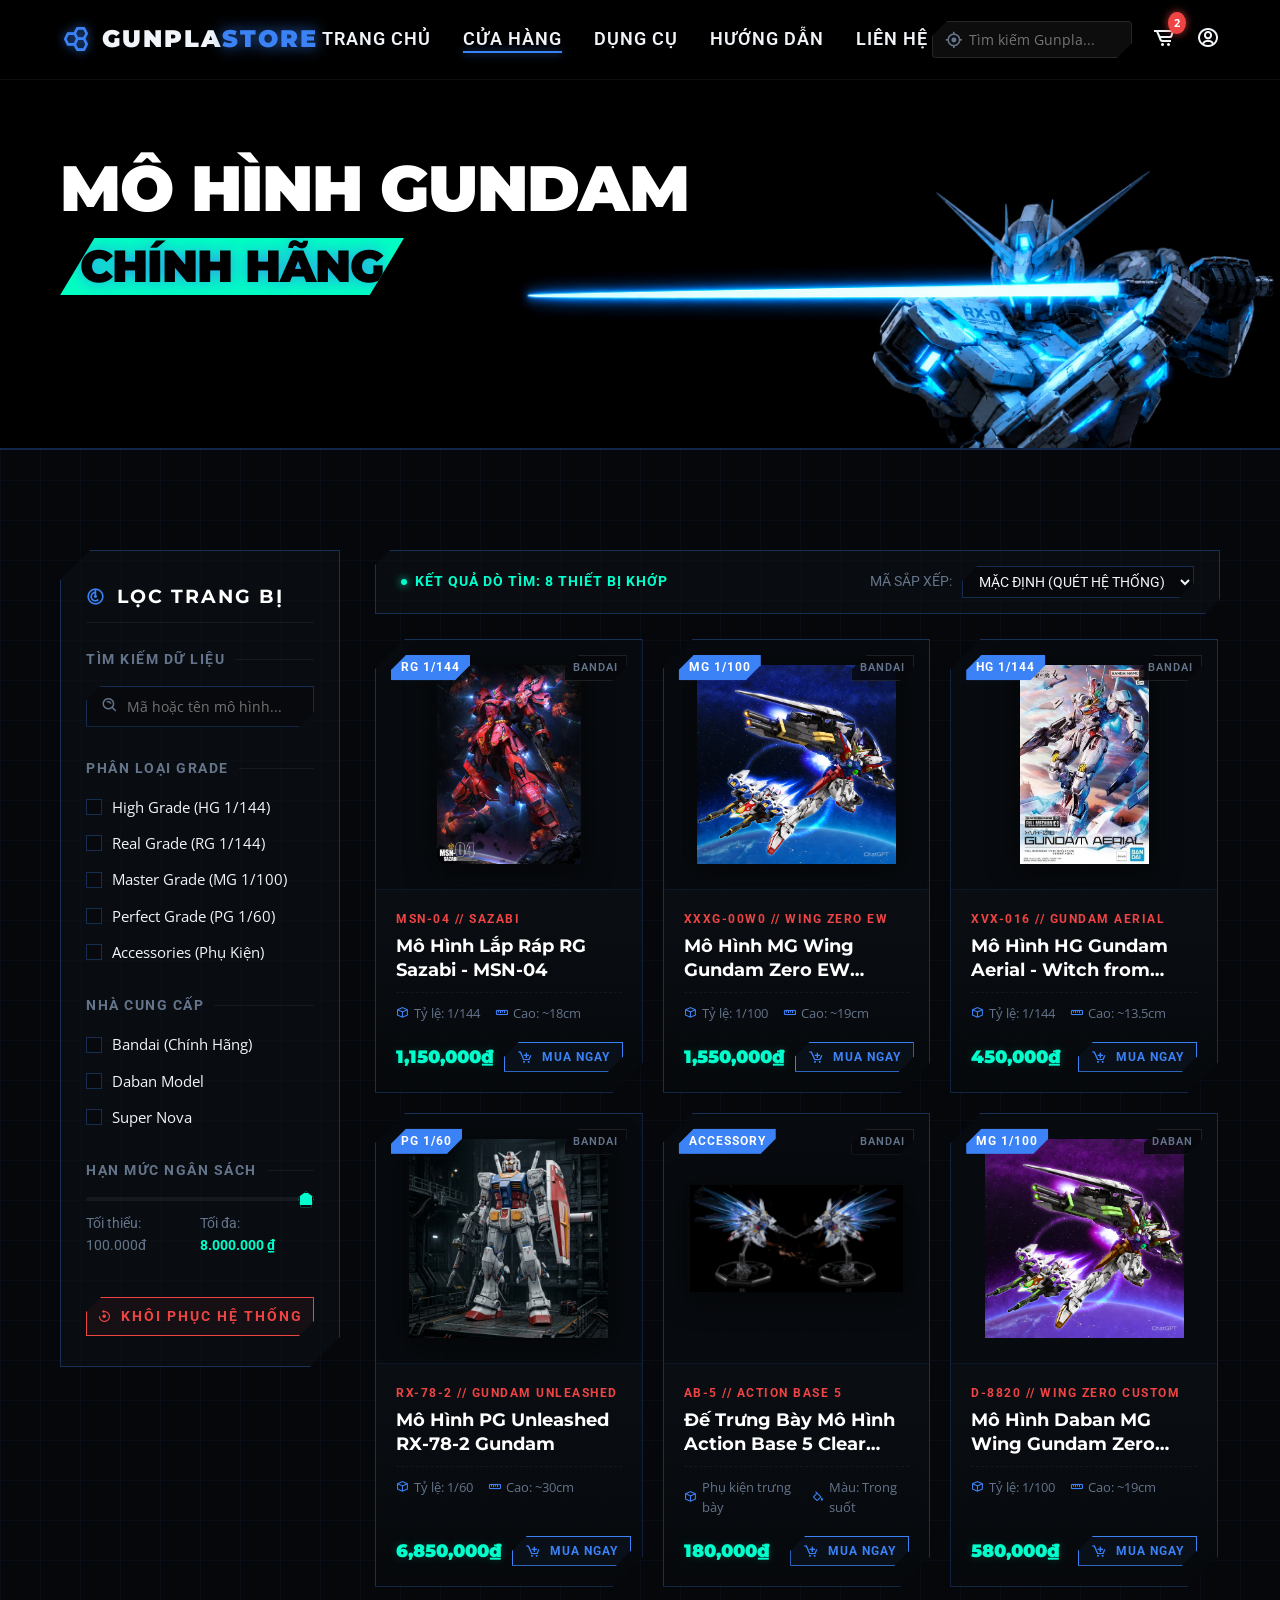
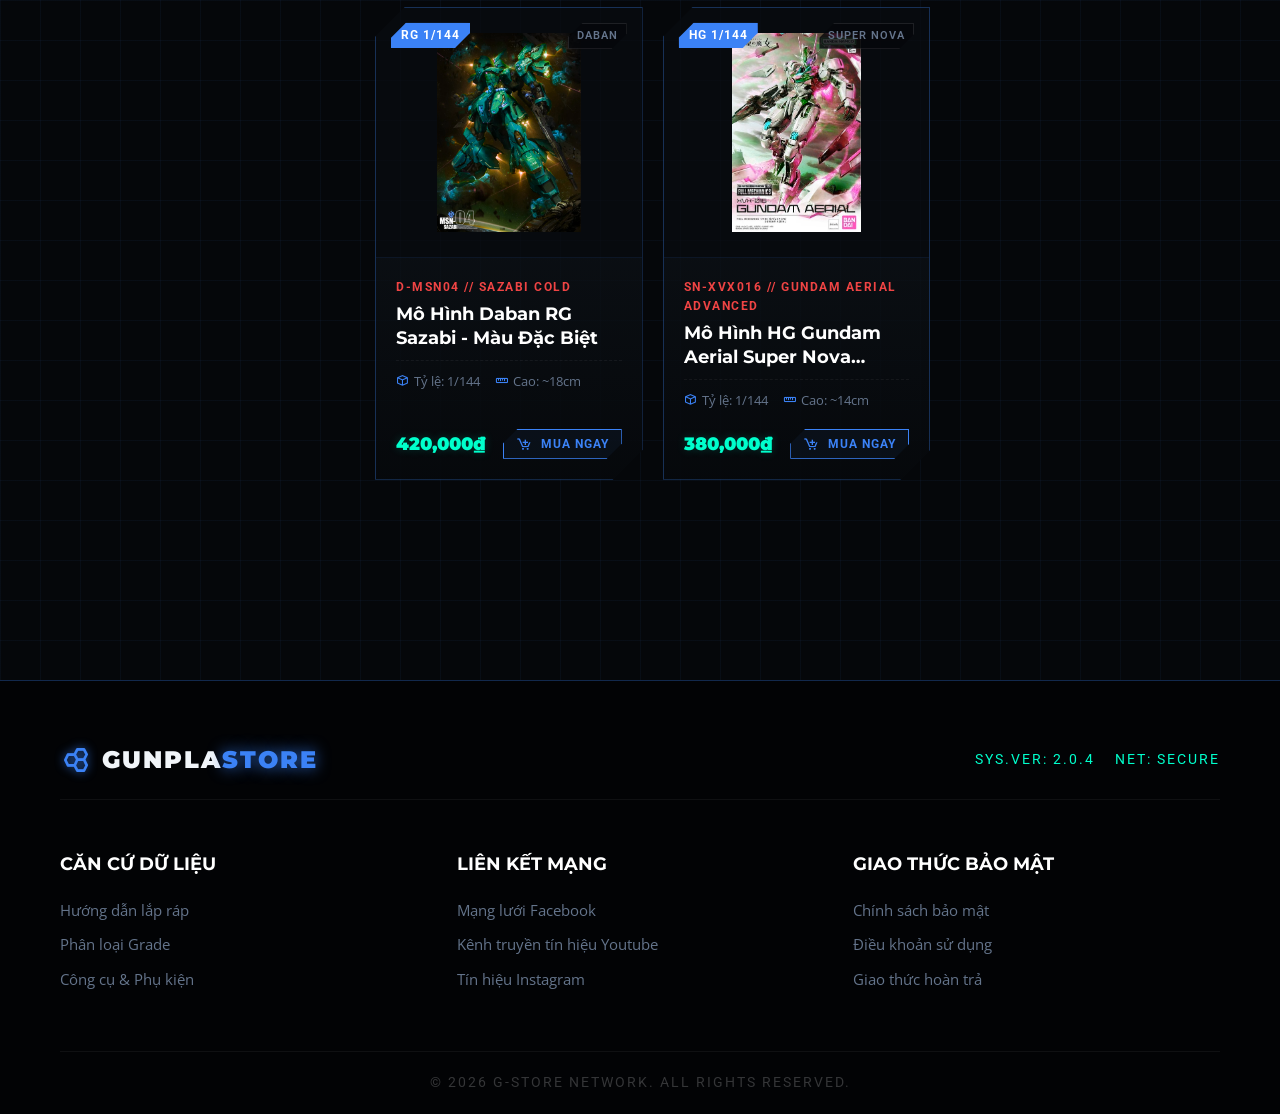
==== commit 65396721: "int" ====
--- a/store.html
+++ b/store.html
@@ -37,7 +37,7 @@
                     <li class="nav-item"><a href="index.html" class="nav-link">TRANG CHỦ</a></li>
                     <li class="nav-item"><a href="store.html" class="nav-link active">CỬA HÀNG</a></li>
                     <li class="nav-item"><a href="#tools" class="nav-link">DỤNG CỤ</a></li>
-                    <li class="nav-item"><a href="#guide" class="nav-link">HƯỚNG DẪN</a></li>
+                    <li class="nav-item"><a href="guide.html" class="nav-link">HƯỚNG DẪN</a></li>
                     <li class="nav-item"><a href="#contact" class="nav-link">LIÊN HỆ</a></li>
                 </ul>
                 <div class="nav-close" id="nav-close">
@@ -67,19 +67,21 @@
     <!-- Main Content -->
     <main class="main">
         <!-- Store Banner Section -->
-        <section class="store-hero">
-            <div class="store-hero-bg"></div>
-            <div class="container">
-                <div class="tech-badge">SECURE DATABASE // KHO LƯU TRỮ TRANG BỊ</div>
-                <h1 class="store-hero-title glitch" data-text="TRUNG TÂM PHÂN PHỐI">TRUNG TÂM <span class="highlight">PHÂN PHỐI</span></h1>
-                <p class="store-hero-subtitle">Thiết lập kết nối. Dò tìm và lựa chọn các cỗ máy chiến đấu cấp cao.</p>
+        <section class="store-hero banner-style">
+            <div class="gundam-combat-figure"></div>
+            <div class="container hero-flex">
+                <div class="hero-content-left">
+                    <div class="banner-title-box">
+                        <h1 class="store-hero-title-new">MÔ HÌNH GUNDAM <br><span class="highlight">CHÍNH HÃNG</span></h1>
+                    </div>
+                </div>
             </div>
         </section>
 
         <!-- Two Column Grid Section -->
         <section class="store-section section">
             <div class="container store-container">
-                
+
                 <!-- Left Sidebar Column (CSS Grid Left Column) -->
                 <aside class="store-sidebar">
                     <h2 class="sidebar-title">
@@ -127,7 +129,8 @@
                         <h3 class="filter-group-title">NHÀ CUNG CẤP</h3>
                         <div class="filter-list">
                             <label class="filter-checkbox-label">
-                                <input type="checkbox" class="filter-checkbox" data-filter="manufacturer" value="Bandai">
+                                <input type="checkbox" class="filter-checkbox" data-filter="manufacturer"
+                                    value="Bandai">
                                 <span>Bandai (Chính Hãng)</span>
                             </label>
                             <label class="filter-checkbox-label">
@@ -135,7 +138,8 @@
                                 <span>Daban Model</span>
                             </label>
                             <label class="filter-checkbox-label">
-                                <input type="checkbox" class="filter-checkbox" data-filter="manufacturer" value="Super Nova">
+                                <input type="checkbox" class="filter-checkbox" data-filter="manufacturer"
+                                    value="Super Nova">
                                 <span>Super Nova</span>
                             </label>
                         </div>
@@ -145,7 +149,8 @@
                     <div class="filter-group">
                         <h3 class="filter-group-title">HẠN MỨC NGÂN SÁCH</h3>
                         <div class="price-range-wrapper">
-                            <input type="range" class="price-slider" min="100000" max="8000000" step="50000" value="8000000">
+                            <input type="range" class="price-slider" min="100000" max="8000000" step="50000"
+                                value="8000000">
                             <div class="price-values">
                                 <span>Tối thiểu: 100.000đ</span>
                                 <span>Tối đa: <span class="price-max-val">8.000.000đ</span></span>
@@ -161,7 +166,7 @@
 
                 <!-- Right Products Column (CSS Grid Right Column) -->
                 <section class="store-products">
-                    
+
                     <!-- Products Toolbar -->
                     <div class="products-toolbar">
                         <div class="system-matches">
@@ -182,7 +187,7 @@
 
                     <!-- Products Flexbox List -->
                     <div class="products-flex">
-                        
+
                         <!-- Product Card 1 -->
                         <div class="product-card" data-category="RG" data-manufacturer="Bandai" data-price="1150000">
                             <div class="product-scanner"></div>
@@ -200,7 +205,7 @@
                                 </div>
                                 <div class="product-action-row">
                                     <span class="product-price">1,150,000₫</span>
-                                    <button class="btn product-btn"><i class='bx bx-cart-add'></i> MỞ KHÓA</button>
+                                    <button class="btn product-btn"><i class='bx bx-cart-add'></i> MUA NGAY</button>
                                 </div>
                             </div>
                         </div>
@@ -222,7 +227,7 @@
                                 </div>
                                 <div class="product-action-row">
                                     <span class="product-price">1,550,000₫</span>
-                                    <button class="btn product-btn"><i class='bx bx-cart-add'></i> MỞ KHÓA</button>
+                                    <button class="btn product-btn"><i class='bx bx-cart-add'></i> MUA NGAY</button>
                                 </div>
                             </div>
                         </div>
@@ -244,7 +249,7 @@
                                 </div>
                                 <div class="product-action-row">
                                     <span class="product-price">450,000₫</span>
-                                    <button class="btn product-btn"><i class='bx bx-cart-add'></i> MỞ KHÓA</button>
+                                    <button class="btn product-btn"><i class='bx bx-cart-add'></i> MUA NGAY</button>
                                 </div>
                             </div>
                         </div>
@@ -255,7 +260,8 @@
                             <div class="product-img-wrapper">
                                 <span class="product-badge">PG 1/60</span>
                                 <span class="product-manufacturer-badge">BANDAI</span>
-                                <img src="assets/images/PG/pg_unleashed.png" alt="PG Unleashed RX-78-2" class="product-img">
+                                <img src="assets/images/PG/pg_unleashed.png" alt="PG Unleashed RX-78-2"
+                                    class="product-img">
                             </div>
                             <div class="product-info">
                                 <span class="product-tech-id">RX-78-2 // GUNDAM UNLEASHED</span>
@@ -266,13 +272,14 @@
                                 </div>
                                 <div class="product-action-row">
                                     <span class="product-price">6,850,000₫</span>
-                                    <button class="btn product-btn"><i class='bx bx-cart-add'></i> MỞ KHÓA</button>
+                                    <button class="btn product-btn"><i class='bx bx-cart-add'></i> MUA NGAY</button>
                                 </div>
                             </div>
                         </div>
 
                         <!-- Product Card 5 -->
-                        <div class="product-card" data-category="Phụ Kiện" data-manufacturer="Bandai" data-price="180000">
+                        <div class="product-card" data-category="Phụ Kiện" data-manufacturer="Bandai"
+                            data-price="180000">
                             <div class="product-scanner"></div>
                             <div class="product-img-wrapper">
                                 <span class="product-badge">ACCESSORY</span>
@@ -288,7 +295,7 @@
                                 </div>
                                 <div class="product-action-row">
                                     <span class="product-price">180,000₫</span>
-                                    <button class="btn product-btn"><i class='bx bx-cart-add'></i> MỞ KHÓA</button>
+                                    <button class="btn product-btn"><i class='bx bx-cart-add'></i> MUA NGAY</button>
                                 </div>
                             </div>
                         </div>
@@ -299,7 +306,8 @@
                             <div class="product-img-wrapper">
                                 <span class="product-badge">MG 1/100</span>
                                 <span class="product-manufacturer-badge">DABAN</span>
-                                <img src="assets/images/MG/WingZero.png" alt="Daban MG Wing Zero" class="product-img" style="filter: hue-rotate(45deg);">
+                                <img src="assets/images/MG/WingZero.png" alt="Daban MG Wing Zero" class="product-img"
+                                    style="filter: hue-rotate(45deg);">
                             </div>
                             <div class="product-info">
                                 <span class="product-tech-id">D-8820 // WING ZERO CUSTOM</span>
@@ -310,7 +318,7 @@
                                 </div>
                                 <div class="product-action-row">
                                     <span class="product-price">580,000₫</span>
-                                    <button class="btn product-btn"><i class='bx bx-cart-add'></i> MỞ KHÓA</button>
+                                    <button class="btn product-btn"><i class='bx bx-cart-add'></i> MUA NGAY</button>
                                 </div>
                             </div>
                         </div>
@@ -321,7 +329,8 @@
                             <div class="product-img-wrapper">
                                 <span class="product-badge">RG 1/144</span>
                                 <span class="product-manufacturer-badge">DABAN</span>
-                                <img src="assets/images/RG/Sazabi.png" alt="Daban RG Sazabi" class="product-img" style="filter: hue-rotate(180deg);">
+                                <img src="assets/images/RG/Sazabi.png" alt="Daban RG Sazabi" class="product-img"
+                                    style="filter: hue-rotate(180deg);">
                             </div>
                             <div class="product-info">
                                 <span class="product-tech-id">D-MSN04 // SAZABI COLD</span>
@@ -332,7 +341,7 @@
                                 </div>
                                 <div class="product-action-row">
                                     <span class="product-price">420,000₫</span>
-                                    <button class="btn product-btn"><i class='bx bx-cart-add'></i> MỞ KHÓA</button>
+                                    <button class="btn product-btn"><i class='bx bx-cart-add'></i> MUA NGAY</button>
                                 </div>
                             </div>
                         </div>
@@ -343,7 +352,8 @@
                             <div class="product-img-wrapper">
                                 <span class="product-badge">HG 1/144</span>
                                 <span class="product-manufacturer-badge">SUPER NOVA</span>
-                                <img src="assets/images/HG/Aerial.png" alt="Super Nova Aerial" class="product-img" style="filter: hue-rotate(120deg);">
+                                <img src="assets/images/HG/Aerial.png" alt="Super Nova Aerial" class="product-img"
+                                    style="filter: hue-rotate(120deg);">
                             </div>
                             <div class="product-info">
                                 <span class="product-tech-id">SN-XVX016 // GUNDAM AERIAL ADVANCED</span>
@@ -354,7 +364,7 @@
                                 </div>
                                 <div class="product-action-row">
                                     <span class="product-price">380,000₫</span>
-                                    <button class="btn product-btn"><i class='bx bx-cart-add'></i> MỞ KHÓA</button>
+                                    <button class="btn product-btn"><i class='bx bx-cart-add'></i> MUA NGAY</button>
                                 </div>
                             </div>
                         </div>
@@ -411,4 +421,4 @@
     <script src="script.js"></script>
 </body>
 
-</html>
+</html>
--- a/style.css
+++ b/style.css
@@ -1318,13 +1318,90 @@
     box-shadow: inset 0 0 8px rgba(59, 130, 246, 0.15);
 }
 
-.store-hero-title {
+.store-hero.banner-style {
+    position: relative;
+    padding: 100px 0;
+    background: #000;
+    min-height: 450px;
+    display: flex;
+    align-items: center;
+    border-bottom: 2px solid var(--border-color);
+    overflow: hidden;
+}
+
+.hero-flex {
+    width: 100%;
+    display: flex;
+    justify-content: flex-start;
+    align-items: center;
+    position: relative;
+    z-index: 10;
+}
+
+.gundam-combat-figure {
+    position: absolute;
+    right: 0;
+    bottom: -20px;
+    width: 60%;
+    height: 115%;
+    background: url('assets/images/universe/gundam.png') no-repeat bottom right;
+    background-size: contain;
+    z-index: 1;
+    pointer-events: none;
+}
+
+.banner-title-box {
+    position: relative;
+}
+
+.banner-title-box::before {
+    display: none;
+}
+
+.store-hero-title-new {
     font-family: var(--font-heading);
-    font-size: 3rem;
+    font-size: 4rem; /* Balanced size */
+    font-weight: 950;
+    color: #fff;
+    line-height: 1.1;
+    text-transform: uppercase;
+    letter-spacing: -1px;
+}
+
+.store-hero-title-new .highlight {
+    background: #00ffc3;
+    color: #000;
+    padding: 4px 20px;
+    display: inline-block;
+    margin-top: 15px; /* Perfect gap for the blade */
+    clip-path: polygon(10% 0%, 100% 0%, 90% 100%, 0% 100%);
+    font-size: 2.8rem;
+}
+
+.go-button {
+    width: 100px;
+    height: 100px;
+    background: rgba(0, 0, 0, 0.8);
+    border: 3px solid var(--neon-green);
+    border-radius: 50%;
+    display: flex;
+    align-items: center;
+    justify-content: center;
+    cursor: pointer;
+    transition: var(--transition);
+    box-shadow: 0 0 20px rgba(52, 211, 153, 0.2);
+}
+
+.go-button:hover {
+    transform: scale(1.1) rotate(5deg);
+    box-shadow: 0 0 40px var(--neon-green);
+}
+
+.go-text {
+    font-family: var(--font-heading);
+    font-size: 1.8rem;
     font-weight: 900;
-    text-transform: uppercase;
-    letter-spacing: 3px;
-    line-height: 1.2;
+    color: var(--neon-green);
 }
 
 .store-hero-subtitle {
@@ -1646,8 +1723,9 @@
     cursor: pointer;
 }
 
-.product-card.hide {
-    display: none;
+.product-card.hide,
+.hide {
+    display: none !important;
 }
 
 .product-card:hover {
@@ -1779,22 +1857,31 @@
     justify-content: space-between;
     align-items: center;
     margin-top: auto;
+    gap: 10px;
 }
 
 .product-price {
     font-family: var(--font-heading);
-    font-size: 1.25rem;
+    font-size: 1.15rem;
+    /* Slightly reduced to fit better */
     color: var(--neon-green);
     font-weight: 900;
     text-shadow: 0 0 10px rgba(0, 255, 204, 0.2);
 }
 
 .product-btn {
-    padding: 8px 16px;
-    font-size: 0.85rem;
+    padding: 6px 12px;
+    font-size: 0.75rem;
+    letter-spacing: 1px;
+    white-space: nowrap;
     border-color: var(--primary-color);
     color: var(--primary-color);
     background: rgba(59, 130, 246, 0.05);
+    flex-shrink: 0;
+}
+
+.product-btn i {
+    font-size: 1rem;
 }
 
 .product-btn:hover {
@@ -1897,4 +1984,350 @@
 /* Smart Header Hiding Scroll Animation */
 body.header-hidden .header {
     transform: translateY(-100%);
+}
+
+/* =========================================
+   TUTORIAL PORTAL & DETAIL STYLES
+   ========================================= */
+
+.guide-hero {
+    position: relative;
+    padding: 150px 0 60px;
+    background: linear-gradient(to bottom, rgba(5, 7, 10, 0.9), var(--bg-color)),
+        url('https://cdn.pixabay.com/photo/2016/11/19/14/00/code-1839406_1280.jpg');
+    background-size: cover;
+    background-position: center;
+    border-bottom: 1px solid var(--border-color);
+    text-align: center; /* Center everything */
+}
+
+.tech-badge {
+    display: inline-block;
+    padding: 5px 15px;
+    background: rgba(255, 255, 255, 0.05); /* Clean background */
+    color: var(--primary-color);
+    font-family: var(--font-subheading);
+    font-weight: 800;
+    font-size: 0.75rem;
+    letter-spacing: 2px;
+    margin-bottom: 10px;
+}
+
+.guide-hero-title {
+    font-family: var(--font-heading);
+    font-size: 4rem;
+    font-weight: 900;
+    margin-top: 15px;
+    letter-spacing: 2px;
+}
+
+.guide-hero-title .highlight {
+    color: #448aff; /* Intense Blue */
+    text-shadow: 0 0 20px rgba(68, 138, 255, 0.6); /* Neon Glow */
+}
+
+/* Portal Filters */
+.portal-filters {
+    display: flex;
+    justify-content: center;
+    gap: 15px;
+    margin-bottom: 50px;
+    flex-wrap: wrap;
+}
+
+.portal-filter-btn {
+    padding: 10px 20px;
+    font-family: var(--font-subheading);
+    font-weight: 700;
+    font-size: 0.85rem;
+    background: rgba(255, 255, 255, 0.05);
+    border: 1px solid var(--border-color);
+    color: var(--text-muted);
+    cursor: pointer;
+    clip-path: var(--clip-btn);
+    transition: var(--transition);
+}
+
+.portal-filter-btn:hover,
+.portal-filter-btn.active {
+    background: var(--primary-color);
+    color: #fff;
+    border-color: var(--primary-color);
+    box-shadow: 0 0 15px var(--primary-glow);
+}
+
+/* Tutorial Grid */
+.tutorial-grid {
+    display: grid;
+    grid-template-columns: repeat(auto-fill, minmax(350px, 1fr));
+    gap: 30px;
+}
+
+.tutorial-card {
+    background: var(--bg-surface);
+    border: 1px solid var(--border-color);
+    padding: 30px;
+    clip-path: var(--clip-card);
+    transition: var(--transition);
+    display: flex;
+    flex-direction: column;
+    gap: 20px;
+    position: relative;
+    overflow: hidden;
+}
+
+/* Category Color Coding */
+.tutorial-card::before {
+    content: '';
+    position: absolute;
+    top: 0;
+    left: 0;
+    width: 4px;
+    height: 100%;
+    background: #00ffff; /* Default Cyan */
+    transition: var(--transition);
+}
+
+.card-news::before { background: #00ffff; }
+.card-promo::before { background: #ffaa00; }
+.card-article::before { background: #00ff8c; }
+
+.card-news .card-type { color: #00ffff; }
+.card-promo .card-type { color: #ffaa00; }
+.card-article .card-type { color: #00ff8c; }
+
+.tutorial-card:hover {
+    transform: translateY(-5px);
+}
+
+.tutorial-card:hover.card-news { border-color: #00ffff; box-shadow: 0 10px 30px rgba(0, 255, 255, 0.2); }
+.tutorial-card:hover.card-promo { border-color: #ffaa00; box-shadow: 0 10px 30px rgba(255, 170, 0, 0.2); }
+.tutorial-card:hover.card-article { border-color: #00ff8c; box-shadow: 0 10px 30px rgba(0, 255, 140, 0.2); }
+
+.card-type {
+    font-family: var(--font-subheading);
+    font-size: 0.75rem;
+    font-weight: 800;
+    color: var(--primary-color);
+    letter-spacing: 2px;
+}
+
+.card-article .card-type {
+    color: var(--secondary-color);
+}
+
+.card-icon {
+    font-size: 3rem;
+    color: rgba(255, 255, 255, 0.1);
+    transition: var(--transition);
+}
+
+.tutorial-card:hover .card-icon {
+    color: var(--primary-color);
+    transform: scale(1.1);
+}
+
+.card-id {
+    display: block;
+    font-family: var(--font-subheading);
+    font-size: 0.8rem;
+    color: var(--text-muted);
+    margin-bottom: 5px;
+}
+
+.tutorial-card h3 {
+    font-family: var(--font-heading);
+    font-size: 1.3rem;
+    color: #fff;
+    line-height: 1.4;
+    transition: var(--transition);
+}
+
+.tutorial-card:hover h3 {
+    color: var(--primary-color);
+}
+
+.card-status {
+    font-family: var(--font-subheading);
+    font-size: 0.7rem;
+    font-weight: 700;
+    color: var(--neon-green);
+    letter-spacing: 1.5px;
+    margin-top: auto;
+}
+
+/* Tutorial Detail Page */
+.guide-detail {
+    padding-top: 120px;
+}
+
+.btn-back {
+    display: flex;
+    align-items: center;
+    gap: 10px;
+    font-family: var(--font-subheading);
+    font-weight: 700;
+    font-size: 0.85rem;
+    color: var(--text-muted);
+}
+
+.btn-back:hover {
+    color: var(--primary-color);
+}
+
+.detail-header {
+    margin-bottom: 40px;
+}
+
+.article-meta {
+    display: flex;
+    gap: 20px;
+    margin-bottom: 15px;
+}
+
+.article-id {
+    color: var(--primary-color);
+    font-family: var(--font-subheading);
+    font-weight: 800;
+    font-size: 0.9rem;
+}
+
+.article-category {
+    color: var(--text-muted);
+    font-family: var(--font-subheading);
+    font-weight: 600;
+    font-size: 0.9rem;
+}
+
+.guide-title {
+    font-family: var(--font-heading);
+    font-size: 2.5rem;
+    color: #fff;
+    text-transform: uppercase;
+    letter-spacing: 2px;
+}
+
+/* Video Player */
+.video-container {
+    background: var(--bg-surface);
+    border: 1px solid var(--border-color);
+    padding: 10px;
+    clip-path: var(--clip-card);
+    margin-bottom: 50px;
+    box-shadow: 0 20px 50px rgba(0, 0, 0, 0.5);
+}
+
+.video-wrapper {
+    position: relative;
+    padding-bottom: 56.25%;
+    /* 16:9 aspect ratio */
+    height: 0;
+    overflow: hidden;
+}
+
+.video-wrapper iframe {
+    position: absolute;
+    top: 0;
+    left: 0;
+    width: 100%;
+    height: 100%;
+}
+
+/* Detail Content Area */
+.detail-content {
+    display: grid;
+    grid-template-columns: 2fr 1fr;
+    gap: 40px;
+    margin-bottom: 60px;
+}
+
+.content-box {
+    background: rgba(255, 255, 255, 0.02);
+    border: 1px solid rgba(255, 255, 255, 0.05);
+    padding: 30px;
+    clip-path: var(--clip-btn);
+}
+
+.content-box h3 {
+    font-family: var(--font-heading);
+    color: var(--primary-color);
+    margin-bottom: 20px;
+    display: flex;
+    align-items: center;
+    gap: 10px;
+}
+
+.content-box p {
+    line-height: 1.8;
+    color: var(--text-main);
+}
+
+.content-box ul {
+    display: flex;
+    flex-direction: column;
+    gap: 15px;
+}
+
+.content-box li {
+    display: flex;
+    gap: 10px;
+    color: var(--text-muted);
+}
+
+.content-box li::before {
+    content: '\eb0c';
+    /* Boxicon bullet */
+    font-family: 'boxicons';
+    color: var(--primary-color);
+}
+
+/* Detail Footer Navigation */
+.detail-footer {
+    border-top: 1px solid var(--border-color);
+    padding-top: 40px;
+    display: flex;
+    justify-content: flex-end;
+}
+
+.next-module {
+    text-align: right;
+    transition: var(--transition);
+}
+
+.next-module span {
+    font-family: var(--font-subheading);
+    font-size: 0.8rem;
+    color: var(--text-muted);
+    display: flex;
+    align-items: center;
+    justify-content: flex-end;
+    gap: 5px;
+}
+
+.next-module h4 {
+    font-family: var(--font-heading);
+    font-size: 1.2rem;
+    color: #fff;
+    margin-top: 5px;
+}
+
+.next-module:hover h4 {
+    color: var(--secondary-color);
+}
+
+/* Responsive portal */
+@media (max-width: 992px) {
+    .detail-content {
+        grid-template-columns: 1fr;
+    }
+}
+
+@media (max-width: 768px) {
+    .guide-hero-title {
+        font-size: 2.5rem;
+    }
+
+    .guide-title {
+        font-size: 1.8rem;
+    }
 }
